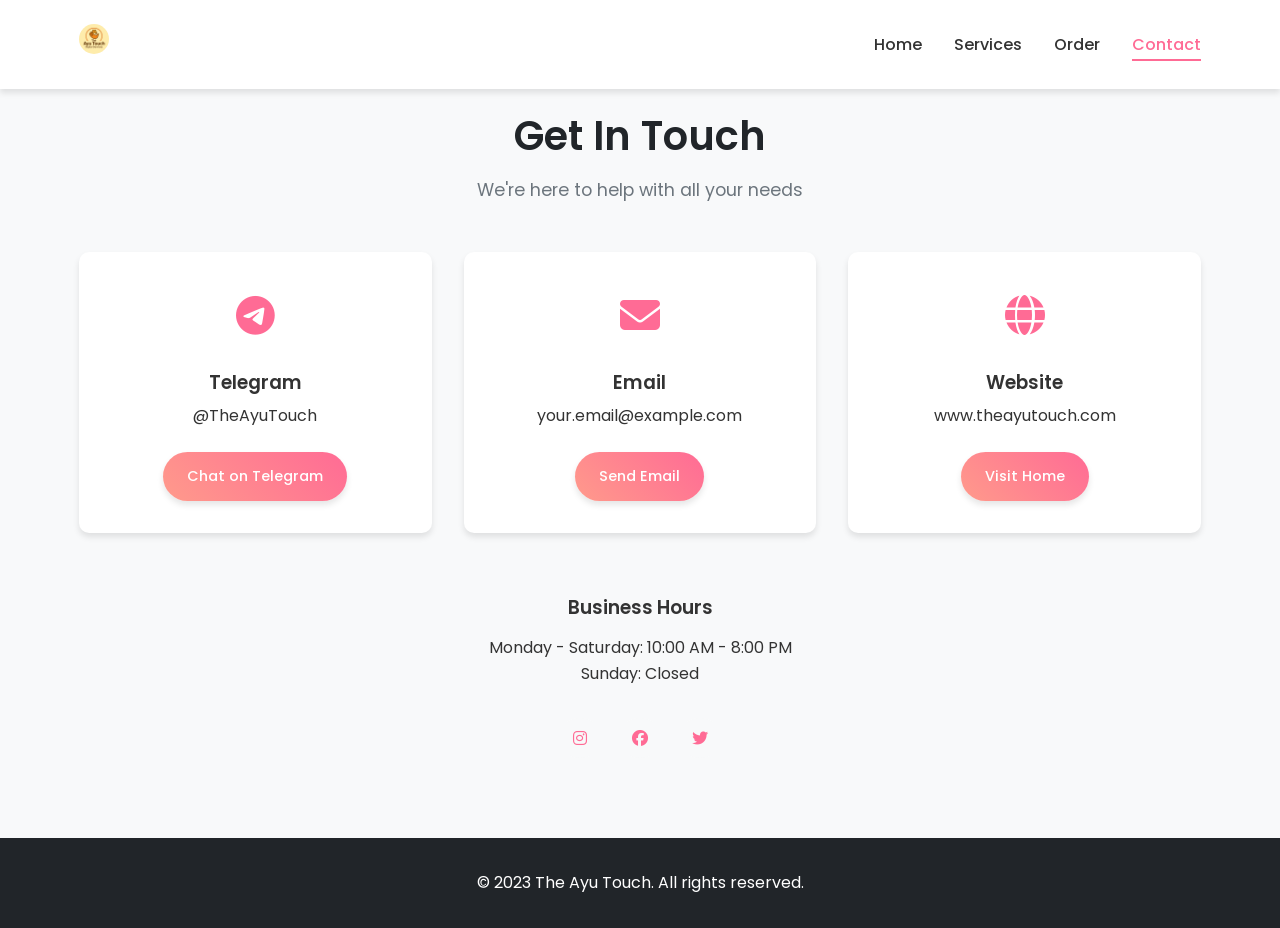
==== contact.html @ 398666e8 "Add files via upload" ====
<!DOCTYPE html>
<html lang="en">
  <head>
    <meta charset="UTF-8" />
    <meta name="viewport" content="width=device-width, initial-scale=1.0" />
    <meta
      name="description"
      content="Contact The Ayu Touch for professional student services"
    />
    <title>The Ayu Touch - Contact Us</title>
    <link rel="icon" href="assets/images/logo.png" type="image/png" />
    <link
      rel="stylesheet"
      href="https://cdnjs.cloudflare.com/ajax/libs/font-awesome/6.4.0/css/all.min.css"
    />
    <link
      href="https://fonts.googleapis.com/css2?family=Poppins:wght@300;400;500;600;700&display=swap"
      rel="stylesheet"
    />
    <link rel="stylesheet" href="css/style.css" />
  </head>
  <body>
    <a href="#main-content" class="skip-link">Skip to main content</a>

    <header class="main-header">
      <div class="container">
        <nav class="main-nav" aria-label="Main navigation">
          <div class="logo">
            <img
              src="assets/images/logo.png"
              alt="The Ayu Touch Logo"
              width="150"
            />
          </div>
          <ul class="nav-links">
            <li><a href="index.html">Home</a></li>
            <li><a href="services.html">Services</a></li>
            <li><a href="order.html">Order</a></li>
            <li>
              <a href="contact.html" class="active" aria-current="page"
                >Contact</a
              >
            </li>
          </ul>
          <button
            class="hamburger"
            aria-label="Toggle navigation"
            aria-expanded="false"
          >
            <i class="fas fa-bars" aria-hidden="true"></i>
          </button>
        </nav>
      </div>
    </header>

    <main id="main-content">
      <section class="contact-section" aria-labelledby="contact-heading">
        <div class="container">
          <header>
            <h1 id="contact-heading" class="section-title fade-in">
              Get In Touch
            </h1>
            <p class="section-subtitle fade-in">
              We're here to help with all your needs
            </p>
          </header>

          <section
            class="contact-methods fade-in"
            aria-labelledby="contact-methods-heading"
          >
            <h2 id="contact-methods-heading" class="visually-hidden">
              Contact Methods
            </h2>

            <article class="contact-card">
              <div class="contact-icon">
                <i class="fab fa-telegram" aria-hidden="true"></i>
              </div>
              <h3>Telegram</h3>
              <p>@TheAyuTouch</p>
              <a
                href="https://t.me/TheAyuTouch"
                class="btn contact-btn"
                target="_blank"
                rel="noopener noreferrer"
                >Chat on Telegram</a
              >
            </article>

            <article class="contact-card">
              <div class="contact-icon">
                <i class="fas fa-envelope" aria-hidden="true"></i>
              </div>
              <h3>Email</h3>
              <p>your.email@example.com</p>
              <a href="mailto:theayutouch64@gmail.com" class="btn contact-btn"
                >Send Email</a
              >
            </article>

            <article class="contact-card">
              <div class="contact-icon">
                <i class="fas fa-globe" aria-hidden="true"></i>
              </div>
              <h3>Website</h3>
              <p>www.theayutouch.com</p>
              <a href="index.html" class="btn contact-btn">Visit Home</a>
            </article>

          </section>

          <aside class="contact-info fade-in" aria-labelledby="business-hours">
            <h3 id="business-hours">Business Hours</h3>
            <p>Monday - Saturday: 10:00 AM - 8:00 PM</p>
            <p>Sunday: Closed</p>

            <div class="social-links">
              <a href="#" aria-label="Instagram"
                ><i class="fab fa-instagram" aria-hidden="true"></i
              ></a>
              <a href="#" aria-label="Facebook"
                ><i class="fab fa-facebook" aria-hidden="true"></i
              ></a>
              <a href="#" aria-label="Twitter"
                ><i class="fab fa-twitter" aria-hidden="true"></i
              ></a>
            </div>
          </aside>
        </div>
      </section>
    </main>

    <footer class="main-footer">
      <div class="container">
        <p>&copy; 2023 The Ayu Touch. All rights reserved.</p>
      </div>
    </footer>

    <script src="js/main.js"></script>
  </body>
</html>
---- css/style.css ----
/* Global Styles */
:root {
    --primary-color: #FF9A8B;
    --secondary-color: #FF6B95;
    --accent-color: #4CC9F0;
    --light-color: #F8F9FA;
    --dark-color: #212529;
    --text-color: #333;
    --text-light: #6C757D;
    --shadow: 0 4px 6px rgba(0, 0, 0, 0.1);
    --rounded: 10px;
    --rounded-full: 50px;
}

* {
    margin: 0;
    padding: 0;
    box-sizing: border-box;
}

body {
    font-family: 'Poppins', sans-serif;
    color: var(--text-color);
    background-color: var(--light-color);
    line-height: 1.6;
}

.container {
    width: 90%;
    max-width: 1200px;
    margin: 0 auto;
    padding: 0 15px;
}

h1, h2, h3, h4, h5, h6 {
    font-weight: 600;
    line-height: 1.2;
}

a {
    text-decoration: none;
    color: inherit;
}

.btn {
    display: inline-block;
    background: linear-gradient(45deg, var(--primary-color), var(--secondary-color));
    color: white;
    padding: 12px 25px;
    border-radius: var(--rounded-full);
    font-weight: 500;
    transition: all 0.3s ease;
    box-shadow: var(--shadow);
    border: none;
    cursor: pointer;
}

.btn:hover {
    transform: translateY(-3px);
    box-shadow: 0 6px 12px rgba(0, 0, 0, 0.15);
}

.section-title {
    font-size: 2.5rem;
    margin-bottom: 1rem;
    text-align: center;
    color: var(--dark-color);
}

.section-subtitle {
    font-size: 1.1rem;
    text-align: center;
    color: var(--text-light);
    margin-bottom: 3rem;
}

/* Accessibility Improvements */
.visually-hidden {
    position: absolute;
    width: 1px;
    height: 1px;
    padding: 0;
    margin: -1px;
    overflow: hidden;
    clip: rect(0, 0, 0, 0);
    white-space: nowrap;
    border: 0;
}

.skip-link {
    position: absolute;
    top: -40px;
    left: 0;
    background: var(--secondary-color);
    color: white;
    padding: 8px;
    z-index: 100;
    transition: top 0.3s;
}

.skip-link:focus {
    top: 0;
}

/* Focus styles for accessibility */
a:focus,
button:focus,
input:focus,
textarea:focus {
    outline: 2px solid var(--accent-color);
    outline-offset: 2px;
}

/* Header Styles */
.main-header {
    background-color: white;
    box-shadow: var(--shadow);
    position: fixed;
    width: 100%;
    top: 0;
    z-index: 1000;
}

.main-nav {
    display: flex;
    justify-content: space-between;
    align-items: center;
    padding: 1.5rem 0;
}

.logo {
    font-size: 1.5rem;
    font-weight: 700;
    color: var(--secondary-color);
}

.logo img {
    max-width: 20%;
    height: auto;
    border-radius: 50%;
}

.nav-links {
    display: flex;
    list-style: none;
}

.nav-links li {
    margin-left: 2rem;
}

.nav-links a {
    font-weight: 500;
    transition: color 0.3s ease;
    position: relative;
}

.nav-links a:hover {
    color: var(--secondary-color);
}

.nav-links a.active {
    color: var(--secondary-color);
}

.nav-links a.active::after {
    content: '';
    position: absolute;
    bottom: -5px;
    left: 0;
    width: 100%;
    height: 2px;
    background-color: var(--secondary-color);
}

.hamburger {
    display: none;
    cursor: pointer;
    font-size: 1.5rem;
    background: none;
    border: none;
    color: var(--dark-color);
}

/* Hero Section */
.hero {
    height: 100vh;
    background: linear-gradient(135deg, rgba(255,154,139,0.1) 0%, rgba(255,107,149,0.1) 100%);
    display: flex;
    align-items: center;
    text-align: center;
    padding-top: 80px;
}

.hero-content h1 {
    font-size: 3.5rem;
    margin-bottom: 1.5rem;
    color: var(--dark-color);
}

.hero-content p {
    font-size: 1.2rem;
    margin-bottom: 2rem;
    color: var(--text-light);
}

/* Features Section */
.features {
    padding: 5rem 0;
    background-color: white;
}

.features-grid {
    display: grid;
    grid-template-columns: repeat(auto-fit, minmax(300px, 1fr));
    gap: 2rem;
    margin-top: 3rem;
}

.feature-card {
    background-color: white;
    padding: 2rem;
    border-radius: var(--rounded);
    box-shadow: var(--shadow);
    text-align: center;
    transition: transform 0.3s ease;
}

.feature-card:hover {
    transform: translateY(-10px);
}

.feature-card i {
    font-size: 2.5rem;
    color: var(--secondary-color);
    margin-bottom: 1.5rem;
}

.feature-card h3 {
    margin-bottom: 1rem;
    font-size: 1.5rem;
}

/* Services Page */
.services-section {
    padding: 7rem 0 5rem;
}

.service-category {
    margin-bottom: 4rem;
}

.service-category h2 {
    font-size: 2rem;
    margin-bottom: 2rem;
    color: var(--dark-color);
    display: flex;
    align-items: center;
}

.service-category h2 i {
    margin-right: 1rem;
    color: var(--secondary-color);
}

.service-grid {
    display: grid;
    grid-template-columns: repeat(auto-fit, minmax(250px, 1fr));
    gap: 1.5rem;
}

.service-card {
    background-color: white;
    padding: 1.5rem;
    border-radius: var(--rounded);
    box-shadow: var(--shadow);
    transition: transform 0.3s ease;
}

.service-card:hover {
    transform: translateY(-5px);
}

.service-card h3 {
    margin-bottom: 0.5rem;
    color: var(--secondary-color);
}

.service-card p {
    color: var(--text-light);
    margin-bottom: 1rem;
    font-size: 0.9rem;
}

.price {
    display: inline-block;
    background-color: rgba(76, 201, 240, 0.1);
    color: var(--accent-color);
    padding: 0.3rem 0.8rem;
    border-radius: var(--rounded-full);
    font-weight: 600;
    font-size: 0.9rem;
}

.cta-section {
    text-align: center;
    margin-top: 3rem;
}

/* Order Page */
.order-section {
    padding: 7rem 0 5rem;
}

.order-steps {
    max-width: 800px;
    margin: 0 auto 3rem;
}

.step {
    display: flex;
    margin-bottom: 2rem;
    align-items: flex-start;
}

.step-number {
    background-color: var(--secondary-color);
    color: white;
    width: 40px;
    height: 40px;
    border-radius: 50%;
    display: flex;
    justify-content: center;
    align-items: center;
    font-weight: 700;
    margin-right: 1.5rem;
    flex-shrink: 0;
}

.step-content h3 {
    margin-bottom: 0.5rem;
    color: var(--dark-color);
}

.order-form-link {
    text-align: center;
    margin-bottom: 3rem;
}

.safety-notice {
    background-color: #FFF3F0;
    border-left: 4px solid var(--secondary-color);
    padding: 1.5rem;
    border-radius: 0 var(--rounded) var(--rounded) 0;
    display: flex;
    max-width: 800px;
    margin: 0 auto;
}

.notice-icon {
    font-size: 2rem;
    color: var(--secondary-color);
    margin-right: 1.5rem;
}

.notice-content h3 {
    margin-bottom: 0.5rem;
    color: var(--dark-color);
}

/* Contact Page */
.contact-section {
    padding: 7rem 0 5rem;
}

.contact-methods {
    display: grid;
    grid-template-columns: repeat(auto-fit, minmax(300px, 1fr));
    gap: 2rem;
    margin-bottom: 4rem;
}

.contact-card {
    background-color: white;
    padding: 2rem;
    border-radius: var(--rounded);
    box-shadow: var(--shadow);
    text-align: center;
    transition: transform 0.3s ease;
}

.contact-card:hover {
    transform: translateY(-5px);
}

.contact-icon {
    font-size: 2.5rem;
    color: var(--secondary-color);
    margin-bottom: 1.5rem;
}

.contact-card h3 {
    margin-bottom: 0.5rem;
}

.contact-btn {
    margin-top: 1.5rem;
    padding: 0.8rem 1.5rem;
    font-size: 0.9rem;
}

.contact-info {
    text-align: center;
    max-width: 600px;
    margin: 0 auto;
}

.contact-info h3 {
    margin-bottom: 1rem;
}

.social-links {
    margin-top: 2rem;
}

.social-links a {
    display: inline-block;
    width: 40px;
    height: 40px;
    background-color: var(--light-color);
    color: var(--secondary-color);
    border-radius: 50%;
    display: inline-flex;
    justify-content: center;
    align-items: center;
    margin: 0 0.5rem;
    transition: all 0.3s ease;
}

.social-links a:hover {
    background-color: var(--secondary-color);
    color: white;
}

/* Footer */
.main-footer {
    background-color: var(--dark-color);
    color: white;
    padding: 2rem 0;
    text-align: center;
}

/* Animations */
.fade-in {
    opacity: 0;
    transform: translateY(20px);
    transition: opacity 0.6s ease, transform 0.6s ease;
}

.fade-in.active {
    opacity: 1;
    transform: translateY(0);
}

/* Print styles */
@media print {
    .main-nav,
    .hamburger,
    .social-links,
    .btn {
        display: none !important;
    }

    body {
        font-size: 12pt;
        line-height: 1.3;
    }

    .container {
        width: 100%;
        padding: 0;
    }

    a::after {
        content: " (" attr(href) ")";
        font-size: 0.8em;
        font-weight: normal;
    }
}

/* Responsive Styles */
@media (max-width: 768px) {
    .nav-links {
        position: fixed;
        top: 80px;
        left: -100%;
        width: 100%;
        height: calc(100vh - 80px);
        background-color: white;
        flex-direction: column;
        align-items: center;
        justify-content: center;
        transition: left 0.3s ease;
    }

    .nav-links.active {
        left: 0;
    }

    .nav-links li {
        margin: 1rem 0;
    }

    .hamburger {
        display: block;
    }

    .hero-content h1 {
        font-size: 2.5rem;
    }

    .section-title {
        font-size: 2rem;
    }
}

@media (max-width: 480px) {
    .hero-content h1 {
        font-size: 2rem;
    }

    .hero-content p {
        font-size: 1rem;
    }

    .btn {
        padding: 10px 20px;
    }
}
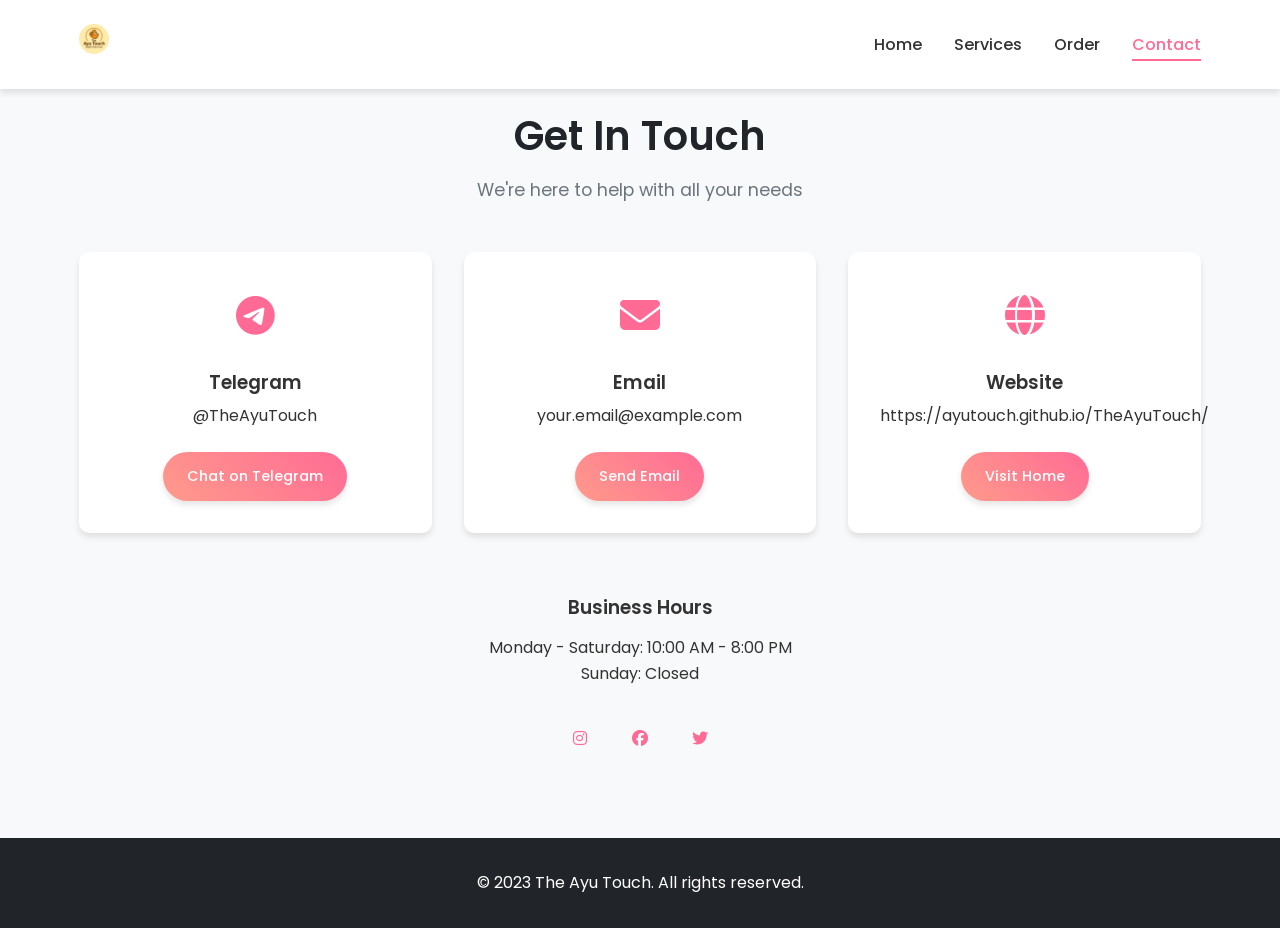
==== commit 5667f19d: "Update contact.html" ====
--- a/contact.html
+++ b/contact.html
@@ -104,7 +104,7 @@
                 <i class="fas fa-globe" aria-hidden="true"></i>
               </div>
               <h3>Website</h3>
-              <p>www.theayutouch.com</p>
+              <p>https://ayutouch.github.io/TheAyuTouch/</p>
               <a href="index.html" class="btn contact-btn">Visit Home</a>
             </article>
 
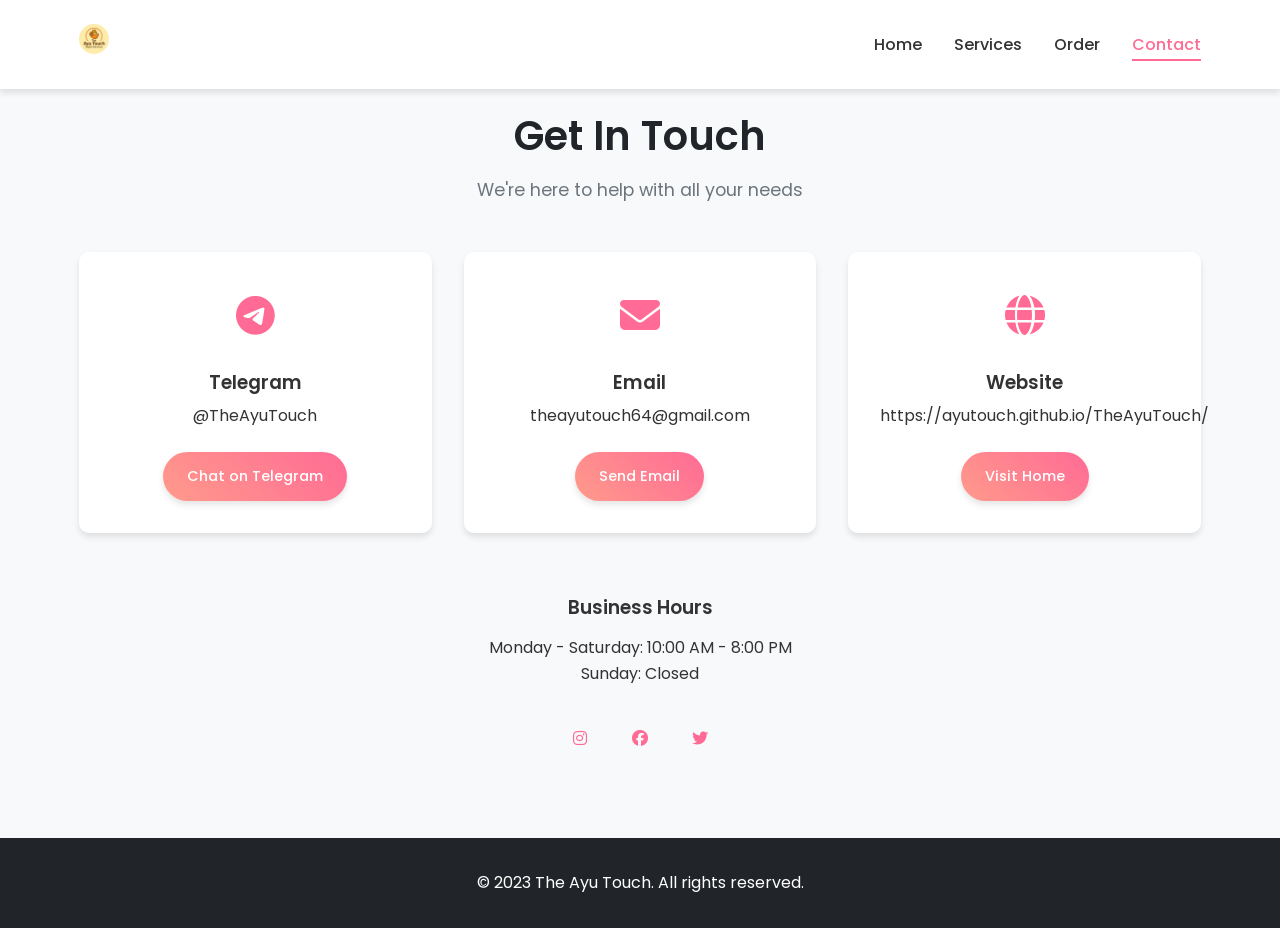
==== commit 4d4c4d9d: "Update contact.html" ====
--- a/contact.html
+++ b/contact.html
@@ -93,7 +93,7 @@
                 <i class="fas fa-envelope" aria-hidden="true"></i>
               </div>
               <h3>Email</h3>
-              <p>your.email@example.com</p>
+              <p>theayutouch64@gmail.com</p>
               <a href="mailto:theayutouch64@gmail.com" class="btn contact-btn"
                 >Send Email</a
               >
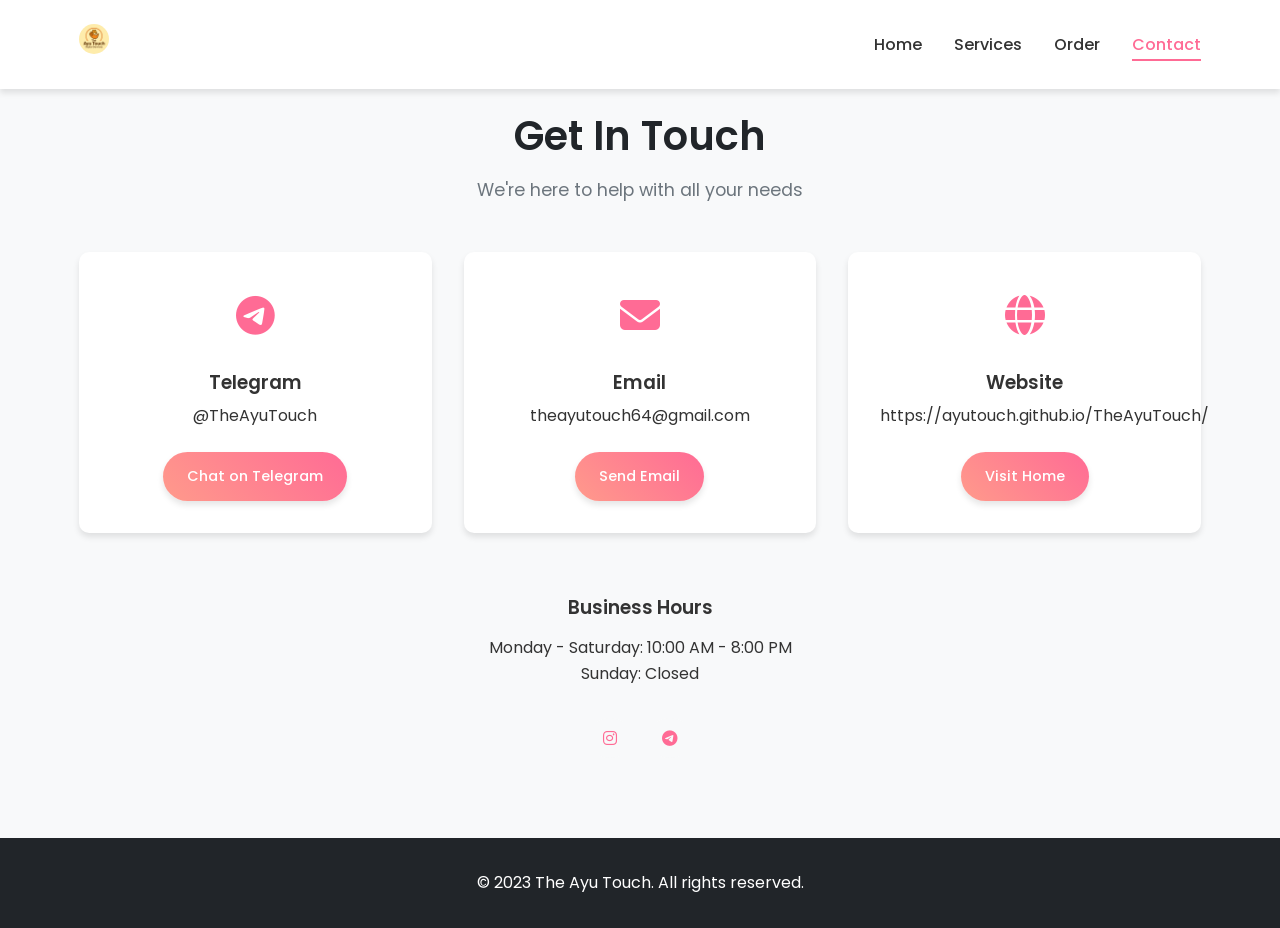
==== commit 6531c25f: "Update contact.html" ====
--- a/contact.html
+++ b/contact.html
@@ -116,14 +116,11 @@
             <p>Sunday: Closed</p>
 
             <div class="social-links">
-              <a href="#" aria-label="Instagram"
+              <a href="https://instagram.com/theayutouch" aria-label="Instagram"
                 ><i class="fab fa-instagram" aria-hidden="true"></i
               ></a>
-              <a href="#" aria-label="Facebook"
-                ><i class="fab fa-facebook" aria-hidden="true"></i
-              ></a>
-              <a href="#" aria-label="Twitter"
-                ><i class="fab fa-twitter" aria-hidden="true"></i
+              <a href="https://t.me/TheAyuTouch" aria-label="Telegram"
+                ><i class="fab fa-telegram-plane" aria-hidden="true"></i
               ></a>
             </div>
           </aside>
--- a/css/style.css
+++ b/css/style.css
@@ -295,7 +295,7 @@
 .price {
     display: inline-block;
     background-color: rgba(76, 201, 240, 0.1);
-    color: var(--accent-color);
+    color: #194452;
     padding: 0.3rem 0.8rem;
     border-radius: var(--rounded-full);
     font-weight: 600;
@@ -536,4 +536,4 @@
     .btn {
         padding: 10px 20px;
     }
-}+}
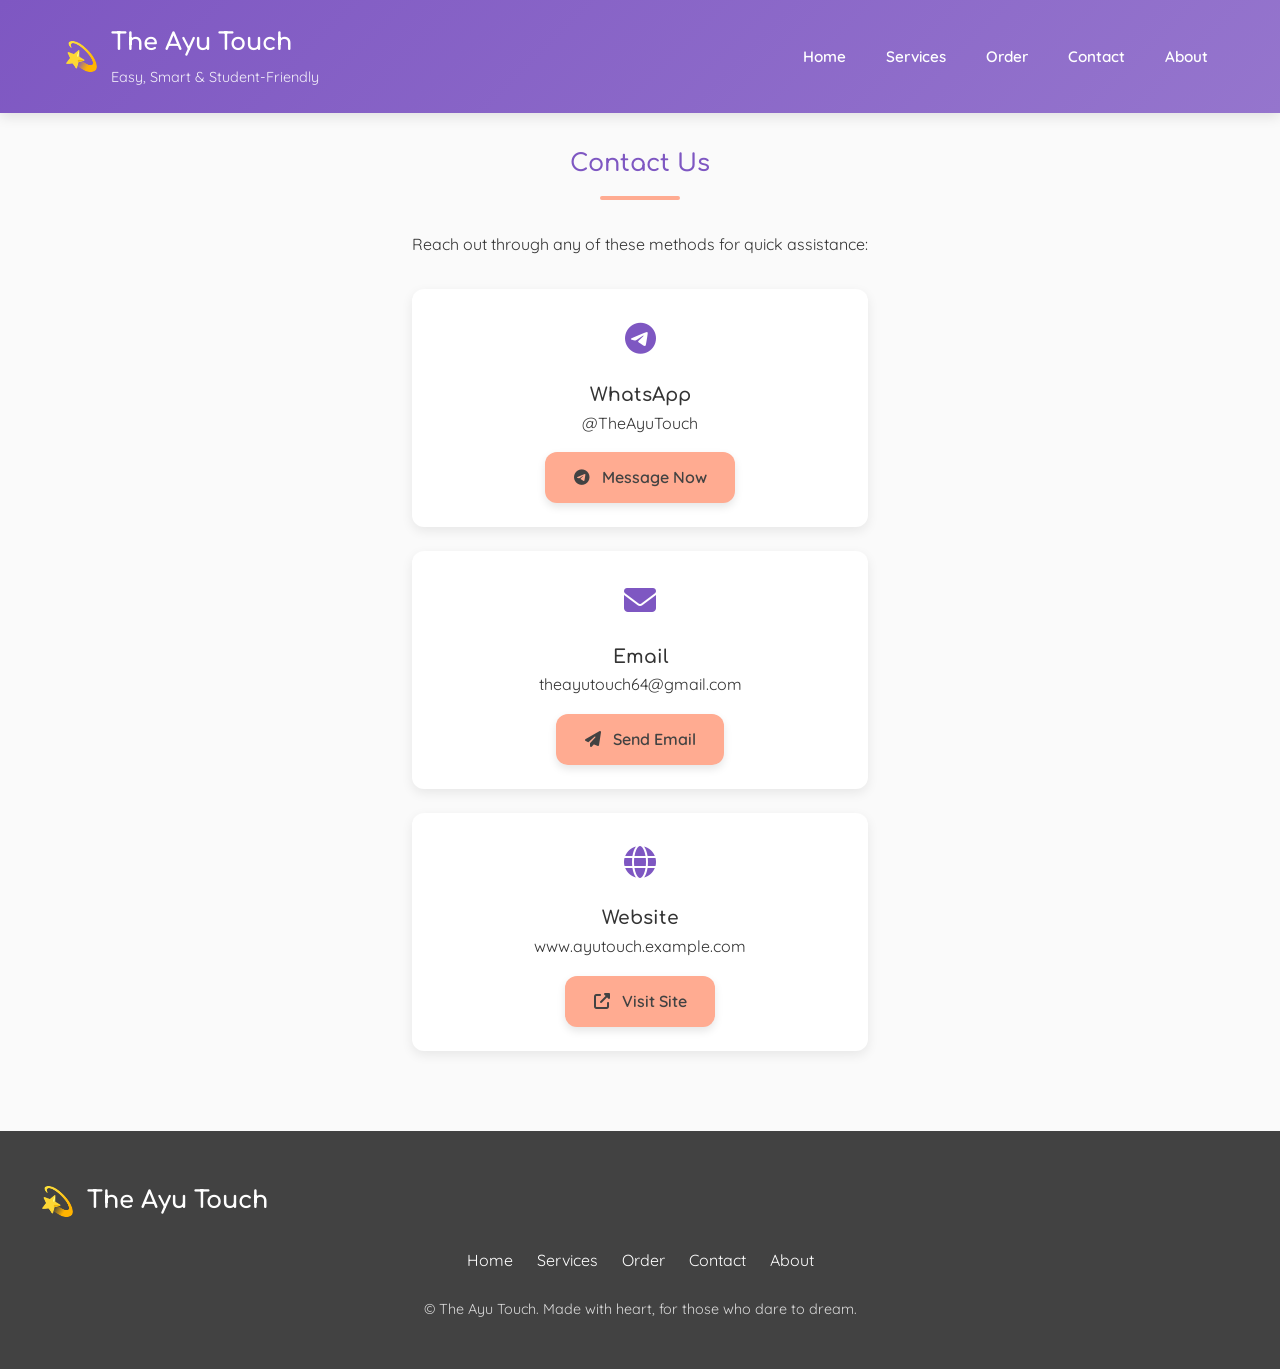
==== commit 6a99dbba: "Add files via upload" ====
--- a/contact.html
+++ b/contact.html
@@ -1,139 +1,115 @@
-<!DOCTYPE html>
-<html lang="en">
-  <head>
-    <meta charset="UTF-8" />
-    <meta name="viewport" content="width=device-width, initial-scale=1.0" />
-    <meta
-      name="description"
-      content="Contact The Ayu Touch for professional student services"
-    />
-    <title>The Ayu Touch - Contact Us</title>
-    <link rel="icon" href="assets/images/logo.png" type="image/png" />
-    <link
-      rel="stylesheet"
-      href="https://cdnjs.cloudflare.com/ajax/libs/font-awesome/6.4.0/css/all.min.css"
-    />
-    <link
-      href="https://fonts.googleapis.com/css2?family=Poppins:wght@300;400;500;600;700&display=swap"
-      rel="stylesheet"
-    />
-    <link rel="stylesheet" href="css/style.css" />
-  </head>
-  <body>
-    <a href="#main-content" class="skip-link">Skip to main content</a>
-
-    <header class="main-header">
-      <div class="container">
-        <nav class="main-nav" aria-label="Main navigation">
-          <div class="logo">
-            <img
-              src="assets/images/logo.png"
-              alt="The Ayu Touch Logo"
-              width="150"
-            />
-          </div>
-          <ul class="nav-links">
-            <li><a href="index.html">Home</a></li>
-            <li><a href="services.html">Services</a></li>
-            <li><a href="order.html">Order</a></li>
-            <li>
-              <a href="contact.html" class="active" aria-current="page"
-                >Contact</a
-              >
-            </li>
-          </ul>
-          <button
-            class="hamburger"
-            aria-label="Toggle navigation"
-            aria-expanded="false"
-          >
-            <i class="fas fa-bars" aria-hidden="true"></i>
-          </button>
-        </nav>
-      </div>
-    </header>
-
-    <main id="main-content">
-      <section class="contact-section" aria-labelledby="contact-heading">
-        <div class="container">
-          <header>
-            <h1 id="contact-heading" class="section-title fade-in">
-              Get In Touch
-            </h1>
-            <p class="section-subtitle fade-in">
-              We're here to help with all your needs
-            </p>
-          </header>
-
-          <section
-            class="contact-methods fade-in"
-            aria-labelledby="contact-methods-heading"
-          >
-            <h2 id="contact-methods-heading" class="visually-hidden">
-              Contact Methods
-            </h2>
-
-            <article class="contact-card">
-              <div class="contact-icon">
-                <i class="fab fa-telegram" aria-hidden="true"></i>
-              </div>
-              <h3>Telegram</h3>
-              <p>@TheAyuTouch</p>
-              <a
-                href="https://t.me/TheAyuTouch"
-                class="btn contact-btn"
-                target="_blank"
-                rel="noopener noreferrer"
-                >Chat on Telegram</a
-              >
-            </article>
-
-            <article class="contact-card">
-              <div class="contact-icon">
-                <i class="fas fa-envelope" aria-hidden="true"></i>
-              </div>
-              <h3>Email</h3>
-              <p>theayutouch64@gmail.com</p>
-              <a href="mailto:theayutouch64@gmail.com" class="btn contact-btn"
-                >Send Email</a
-              >
-            </article>
-
-            <article class="contact-card">
-              <div class="contact-icon">
-                <i class="fas fa-globe" aria-hidden="true"></i>
-              </div>
-              <h3>Website</h3>
-              <p>https://ayutouch.github.io/TheAyuTouch/</p>
-              <a href="index.html" class="btn contact-btn">Visit Home</a>
-            </article>
-
-          </section>
-
-          <aside class="contact-info fade-in" aria-labelledby="business-hours">
-            <h3 id="business-hours">Business Hours</h3>
-            <p>Monday - Saturday: 10:00 AM - 8:00 PM</p>
-            <p>Sunday: Closed</p>
-
-            <div class="social-links">
-              <a href="https://instagram.com/theayutouch" aria-label="Instagram"
-                ><i class="fab fa-instagram" aria-hidden="true"></i
-              ></a>
-              <a href="https://t.me/TheAyuTouch" aria-label="Telegram"
-                ><i class="fab fa-telegram-plane" aria-hidden="true"></i
-              ></a>
-            </div>
-          </aside>
-        </div>
-      </section>
-    </main>
-
-    <footer class="main-footer">
-      <div class="container">
-        <p>&copy; 2023 The Ayu Touch. All rights reserved.</p>
-      </div>
-    </footer>
-
-    <script src="js/main.js"></script>
-  </body>
-</html>
+<!DOCTYPE html>
+<html lang="en">
+<head>
+    <meta charset="UTF-8">
+    <meta name="viewport" content="width=device-width, initial-scale=1.0">
+    <title>Contact Us | The Ayu Touch</title>
+    <meta name="description" content="Get in touch with The Ayu Touch for affordable digital services. Contact us via WhatsApp, email, or website.">
+    <link rel="stylesheet" href="https://cdnjs.cloudflare.com/ajax/libs/font-awesome/6.4.0/css/all.min.css">
+    <link href="https://fonts.googleapis.com/css2?family=Quicksand:wght@400;500;600;700&family=Comfortaa:wght@400;500;600&display=swap" rel="stylesheet">
+    <link rel="stylesheet" href="css/styles.css">
+</head>
+<body>
+    <header>
+        <div class="header-container">
+            <div class="logo">
+                <span class="logo-icon">💫</span>
+                <div>
+                    <div class="logo-text">The Ayu Touch</div>
+                    <div class="tagline">Easy, Smart & Student-Friendly</div>
+                </div>
+            </div>
+            <button class="mobile-menu-btn">
+                <i class="fas fa-bars"></i>
+            </button>
+            <nav>
+                <ul>
+                    <li><a href="index.html">Home</a></li>
+                    <li><a href="services.html">Services</a></li>
+                    <li><a href="order.html">Order</a></li>
+                    <li><a href="contact.html">Contact</a></li>
+                    <li><a href="about.html">About</a></li>
+                </ul>
+            </nav>
+        </div>
+    </header>
+
+    <main>
+        <section>
+            <h1 class="section-title">Contact Us</h1>
+            <p class="text-center">Reach out through any of these methods for quick assistance:</p>
+            
+            <div class="contact-methods">
+                <div class="contact-card">
+                    <div class="contact-icon"><i class="fab fa-telegram"></i></div>
+                    <h3>WhatsApp</h3>
+                    <p>@TheAyuTouch</p>
+                    <a href="https://t.me/TheAyuTouch" class="btn mt-2" target="_blank">
+                        <i class="fab fa-telegram"></i> Message Now
+                    </a>
+                </div>
+                
+                <div class="contact-card">
+                    <div class="contact-icon"><i class="fas fa-envelope"></i></div>
+                    <h3>Email</h3>
+                    <p>theayutouch64@gmail.com</p>
+                    <a href="mailto:theayutouch64@gmail.com" class="btn mt-2">
+                        <i class="fas fa-paper-plane"></i> Send Email
+                    </a>
+                </div>
+                
+                <div class="contact-card">
+                    <div class="contact-icon"><i class="fas fa-globe"></i></div>
+                    <h3>Website</h3>
+                    <p>www.ayutouch.example.com</p>
+                    <a href="#" class="btn mt-2">
+                        <i class="fas fa-external-link-alt"></i> Visit Site
+                    </a>
+                </div>
+            </div>
+        </section>
+    </main>
+
+    <footer>
+        <div class="footer-content">
+            <div class="logo">
+                <span class="logo-icon">💫</span>
+                <div class="logo-text">The Ayu Touch</div>
+            </div>
+            <div class="footer-links">
+                <a href="index.html">Home</a>
+                <a href="services.html">Services</a>
+                <a href="order.html">Order</a>
+                <a href="contact.html">Contact</a>
+                <a href="about.html">About</a>
+            </div>
+            <div class="copyright">
+    &copy; The Ayu Touch. Made with heart, for those who dare to dream.
+</div>
+
+        </div>
+    </footer>
+    <div class="scroll-indicator"></div>
+
+    <script>
+        // Mobile menu toggle
+        const menuBtn = document.querySelector('.mobile-menu-btn');
+        const nav = document.querySelector('nav');
+        
+        menuBtn.addEventListener('click', () => {
+            nav.classList.toggle('active');
+        });
+        // Scroll percentage indicator
+  const scrollIndicator = document.querySelector('.scroll-indicator');
+  
+  window.addEventListener('scroll', () => {
+    const scrollableHeight = document.documentElement.scrollHeight - window.innerHeight;
+    const scrolledPercentage = (window.scrollY / scrollableHeight) * 100;
+    scrollIndicator.style.width = `${scrolledPercentage}%`;
+  });
+
+  
+    </script>
+    <div class="scroll-indicator"></div>
+</body>
+</html>
--- a/css/styles.css
+++ b/css/styles.css
@@ -0,0 +1,458 @@
+/* CSS Variables */
+:root {
+  --primary: #7E57C2;
+  --secondary: #9575CD;
+  --accent: #FFAB91;
+  --light: #F5F5F5;
+  --dark: #424242;
+  --text: #333;
+  --success: #66BB6A;
+  --warning: #FFA726;
+  --radius: 12px;
+}
+::-webkit-scrollbar{
+  display: none;
+}
+/* Base Styles */
+* {
+  margin: 0;
+  padding: 0;
+  box-sizing: border-box;
+}
+
+body {
+  font-family: 'Quicksand', sans-serif;
+  line-height: 1.6;
+  color: var(--text);
+  background-color: #FAFAFA;
+  overflow-x: hidden;
+  display: flex;
+  flex-direction: column;
+  min-height: 100vh;
+}
+
+h1, h2, h3, h4 {
+  font-family: 'Comfortaa', cursive;
+  font-weight: 600;
+}
+
+a {
+  text-decoration: none;
+  color: inherit;
+}
+
+/* Header Styles */
+header {
+  background: linear-gradient(135deg, var(--primary), var(--secondary));
+  color: white;
+  padding: 1.5rem 0;
+  box-shadow: 0 4px 12px rgba(0,0,0,0.1);
+  position: sticky;
+  top: 0;
+  z-index: 100;
+}
+
+.header-container {
+  max-width: 1200px;
+  margin: 0 auto;
+  padding: 0 1.5rem;
+  display: flex;
+  justify-content: space-between;
+  align-items: center;
+}
+
+.logo {
+  display: flex;
+  align-items: center;
+  gap: 0.75rem;
+}
+
+.logo-icon {
+  font-size: 1.75rem;
+}
+
+.logo-text {
+  font-size: 1.5rem;
+  font-weight: 700;
+  font-family: 'Comfortaa', cursive;
+}
+
+.tagline {
+  font-size: 0.9rem;
+  opacity: 0.9;
+  margin-top: 0.25rem;
+}
+
+/* Navigation */
+nav ul {
+  display: flex;
+  list-style: none;
+  gap: 1.5rem;
+}
+
+nav a {
+  font-weight: 600;
+  font-size: 0.95rem;
+  transition: all 0.3s ease;
+  padding: 0.5rem;
+  border-radius: var(--radius);
+}
+
+nav a:hover {
+  background-color: rgba(255,255,255,0.15);
+}
+
+.mobile-menu-btn {
+  display: none;
+  background: none;
+  border: none;
+  color: white;
+  font-size: 1.5rem;
+  cursor: pointer;
+}
+
+/* Hero Section */
+.hero {
+  background: linear-gradient(rgba(126, 87, 194, 0.9), rgba(149, 117, 205, 0.9)), 
+              url('assets/hero-bg.jpg');
+  background-size: cover;
+  background-position: center;
+  color: white;
+  padding: 5rem 1.5rem;
+  text-align: center;
+  animation: fadeIn 1s ease-in-out;
+}
+
+.hero-content {
+  max-width: 800px;
+  margin: 0 auto;
+}
+
+.hero h1 {
+  font-size: 2.5rem;
+  margin-bottom: 1rem;
+  line-height: 1.2;
+}
+
+.hero p {
+  font-size: 1.2rem;
+  margin-bottom: 2rem;
+  opacity: 0.95;
+}
+
+/* Button Styles */
+.btn {
+  display: inline-block;
+  padding: 0.8rem 1.8rem;
+  background-color: var(--accent);
+  color: var(--dark);
+  border-radius: var(--radius);
+  font-weight: 600;
+  transition: all 0.3s ease;
+  box-shadow: 0 4px 8px rgba(0,0,0,0.1);
+  border: none;
+  cursor: pointer;
+}
+
+.btn:hover {
+  transform: translateY(-3px);
+  box-shadow: 0 6px 12px rgba(0,0,0,0.15);
+  background-color: #FF8A65;
+}
+
+.btn i {
+  margin-right: 0.5rem;
+}
+
+/* Main Content */
+main {
+  max-width: 1200px;
+  margin: 2rem auto;
+  padding: 0 1.5rem;
+  flex: 1;
+}
+
+section {
+  margin-bottom: 3rem;
+  animation: fadeInUp 0.8s ease-out;
+}
+
+.section-title {
+  text-align: center;
+  margin-bottom: 2rem;
+  position: relative;
+  color: var(--primary);
+}
+
+.section-title:after {
+  content: '';
+  display: block;
+  width: 80px;
+  height: 4px;
+  background-color: var(--accent);
+  margin: 0.75rem auto 0;
+  border-radius: 2px;
+}
+
+/* Services Section */
+.service-category {
+  margin-bottom: 3rem;
+}
+
+.category-title {
+  display: flex;
+  align-items: center;
+  gap: 0.75rem;
+  margin-bottom: 1.5rem;
+  color: var(--primary);
+  font-size: 1.4rem;
+}
+
+.service-grid {
+  display: grid;
+  grid-template-columns: repeat(auto-fill, minmax(300px, 1fr));
+  gap: 1.5rem;
+}
+
+.service-card {
+  background: white;
+  border-radius: var(--radius);
+  padding: 1.5rem;
+  box-shadow: 0 4px 12px rgba(0,0,0,0.08);
+  transition: all 0.3s ease;
+  border: 1px solid rgba(0,0,0,0.05);
+}
+
+.service-card:hover {
+  transform: translateY(-5px);
+  box-shadow: 0 8px 16px rgba(0,0,0,0.12);
+}
+
+.service-icon {
+  font-size: 1.5rem;
+  margin-bottom: 1rem;
+  color: var(--primary);
+}
+
+.service-name {
+  font-weight: 600;
+  margin-bottom: 0.75rem;
+  color: var(--dark);
+}
+
+.service-desc {
+  font-size: 0.9rem;
+  color: #666;
+  margin-bottom: 1rem;
+  line-height: 1.5;
+}
+
+.price-tag {
+  display: inline-block;
+  background-color: #E3F2FD;
+  color: #1976D2;
+  padding: 0.3rem 0.8rem;
+  border-radius: 20px;
+  font-weight: 600;
+  font-size: 0.85rem;
+}
+
+.student-badge {
+  display: inline-block;
+  background-color: var(--success);
+  color: white;
+  padding: 0.2rem 0.6rem;
+  border-radius: 4px;
+  font-size: 0.7rem;
+  font-weight: 600;
+  margin-left: 0.5rem;
+  vertical-align: middle;
+}
+
+/* Order Page Styles */
+.order-container {
+  max-width: 800px;
+  margin: 0 auto;
+  background: white;
+  padding: 2rem;
+  border-radius: var(--radius);
+  box-shadow: 0 4px 12px rgba(0,0,0,0.08);
+}
+
+.order-warning {
+  background-color: #FFF3E0;
+  border-left: 4px solid var(--warning);
+  padding: 1rem;
+  margin: 1.5rem 0;
+  border-radius: 0 var(--radius) var(--radius) 0;
+}
+
+.order-warning-icon {
+  color: var(--warning);
+  margin-right: 0.5rem;
+}
+
+/* Contact Page Styles */
+.contact-methods {
+  display: grid;
+  grid-template-columns: repeat(auto-fit, minmax(250px, 1fr));
+  gap: 1.5rem;
+  margin-top: 2rem;
+}
+
+.contact-card {
+  background: white;
+  padding: 1.5rem;
+  border-radius: var(--radius);
+  box-shadow: 0 4px 12px rgba(0,0,0,0.08);
+  text-align: center;
+  transition: all 0.3s ease;
+}
+
+.contact-card:hover {
+  transform: translateY(-5px);
+  box-shadow: 0 8px 16px rgba(0,0,0,0.12);
+}
+
+.contact-icon {
+  font-size: 2rem;
+  color: var(--primary);
+  margin-bottom: 1rem;
+}
+
+/* About Page Styles */
+.about-content {
+  background: white;
+  padding: 2rem;
+  border-radius: var(--radius);
+  box-shadow: 0 4px 12px rgba(0,0,0,0.08);
+}
+
+.about-section {
+  margin-bottom: 2rem;
+}
+
+.about-section ul {
+  padding-left: 1.5rem;
+}
+
+.about-section li {
+  margin-bottom: 0.5rem;
+}
+
+/* Footer Styles */
+footer {
+  background-color: var(--dark);
+  color: white;
+  padding: 3rem 1.5rem;
+  text-align: center;
+  margin-top: auto;
+}
+
+.footer-content {
+  max-width: 1200px;
+  margin: 0 auto;
+}
+
+.footer-links {
+  display: flex;
+  justify-content: center;
+  gap: 1.5rem;
+  margin: 1.5rem 0;
+  flex-wrap: wrap;
+}
+
+.footer-links a {
+  transition: color 0.3s ease;
+}
+
+.footer-links a:hover {
+  color: var(--accent);
+}
+
+.copyright {
+  opacity: 0.8;
+  font-size: 0.9rem;
+  margin-top: 1.5rem;
+}
+
+/* Animations */
+@keyframes fadeIn {
+  from { opacity: 0; }
+  to { opacity: 1; }
+}
+
+@keyframes fadeInUp {
+  from { 
+    opacity: 0;
+    transform: translateY(20px);
+  }
+  to { 
+    opacity: 1;
+    transform: translateY(0);
+  }
+}
+
+/* Responsive Styles */
+@media (max-width: 768px) {
+  .header-container {
+    flex-direction: column;
+    text-align: center;
+    gap: 1rem;
+  }
+
+  nav ul {
+    flex-direction: column;
+    gap: 0.5rem;
+  }
+
+  .hero h1 {
+    font-size: 2rem;
+  }
+
+  .hero p {
+    font-size: 1rem;
+  }
+
+  .service-grid {
+    grid-template-columns: 1fr;
+  }
+  
+  .mobile-menu-btn {
+    display: block;
+  }
+  
+  nav {
+    display: none;
+  }
+  
+  nav.active {
+    display: block;
+  }
+}
+
+/* Utility Classes */
+.text-center {
+  text-align: center;
+}
+
+.mt-1 { margin-top: 0.5rem; }
+.mt-2 { margin-top: 1rem; }
+.mt-3 { margin-top: 1.5rem; }
+.mb-1 { margin-bottom: 0.5rem; }
+.mb-2 { margin-bottom: 1rem; }
+.mb-3 { margin-bottom: 1.5rem; }
+
+
+/* Scroll Indicator */
+.scroll-indicator {
+  position: fixed;
+  top: 0;
+  left: 0;
+  height: 4px;
+  background-color: #e5ff00;
+  box-shadow: 5px 5px 10px #d33a0c;
+  z-index: 1000;
+  transition: width 0.1s ease;
+}
+
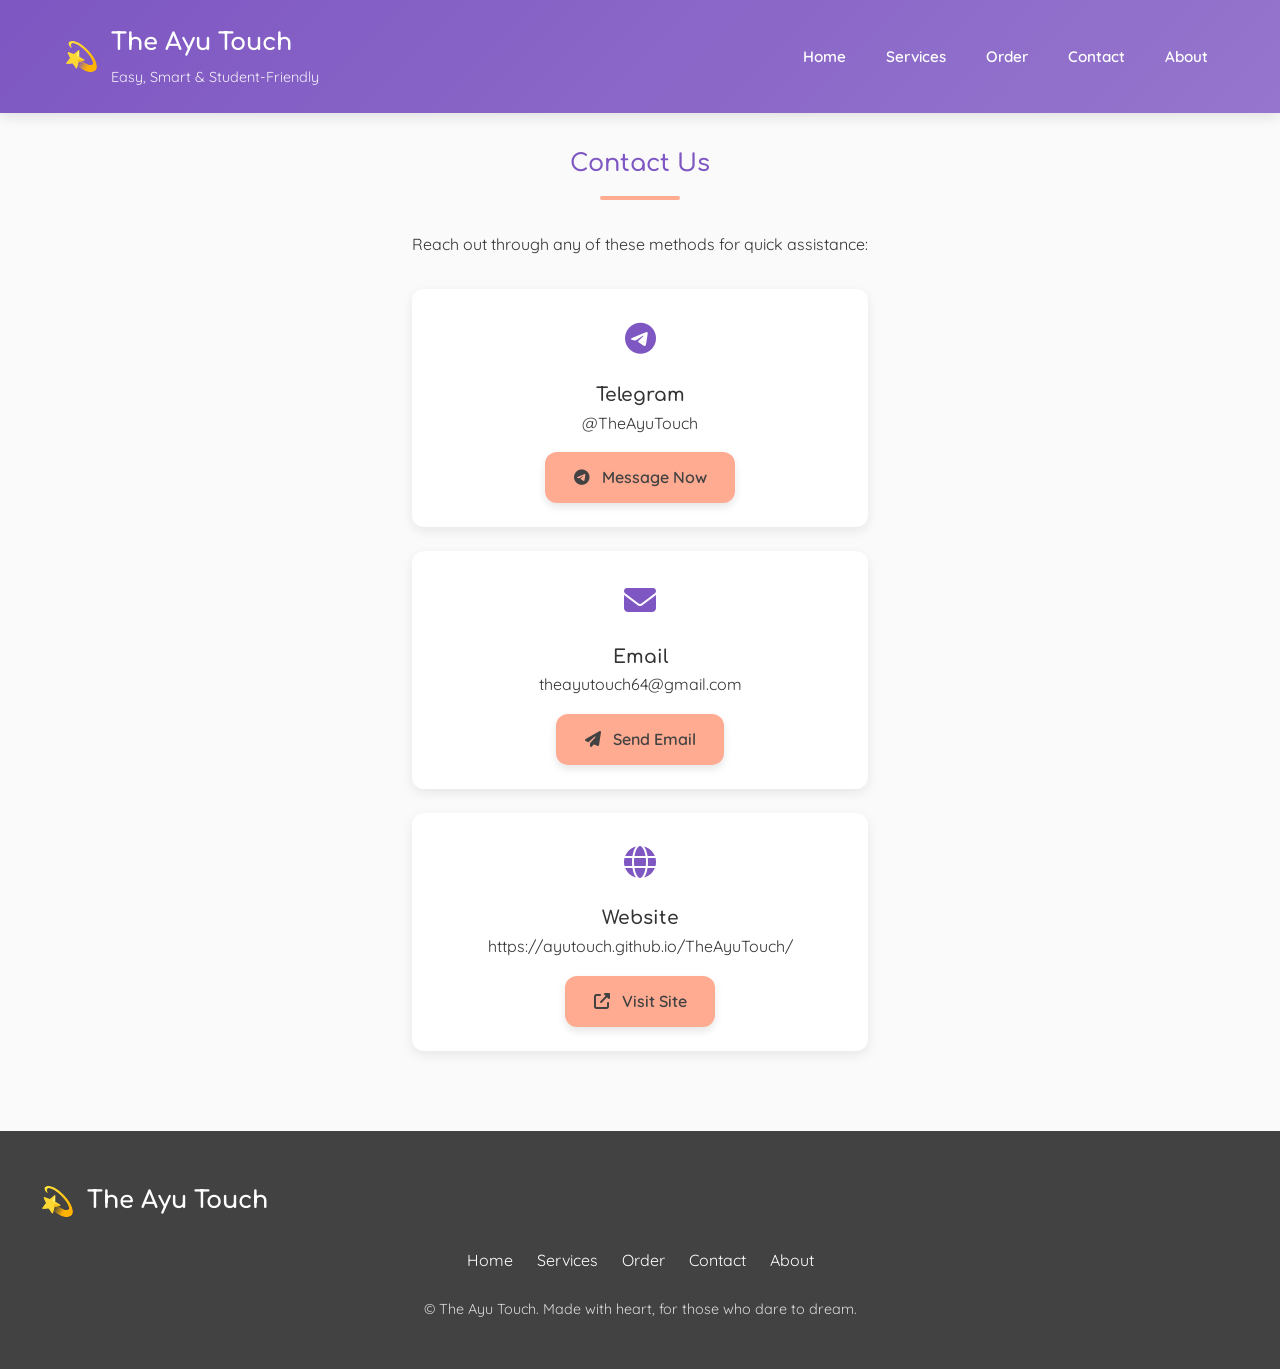
==== commit aca6f57c: "Update contact.html" ====
--- a/contact.html
+++ b/contact.html
@@ -42,7 +42,7 @@
             <div class="contact-methods">
                 <div class="contact-card">
                     <div class="contact-icon"><i class="fab fa-telegram"></i></div>
-                    <h3>WhatsApp</h3>
+                    <h3>Telegram</h3>
                     <p>@TheAyuTouch</p>
                     <a href="https://t.me/TheAyuTouch" class="btn mt-2" target="_blank">
                         <i class="fab fa-telegram"></i> Message Now
@@ -61,7 +61,7 @@
                 <div class="contact-card">
                     <div class="contact-icon"><i class="fas fa-globe"></i></div>
                     <h3>Website</h3>
-                    <p>www.ayutouch.example.com</p>
+                    <p>https://ayutouch.github.io/TheAyuTouch/</p>
                     <a href="#" class="btn mt-2">
                         <i class="fas fa-external-link-alt"></i> Visit Site
                     </a>
@@ -112,4 +112,4 @@
     </script>
     <div class="scroll-indicator"></div>
 </body>
-</html>+</html>
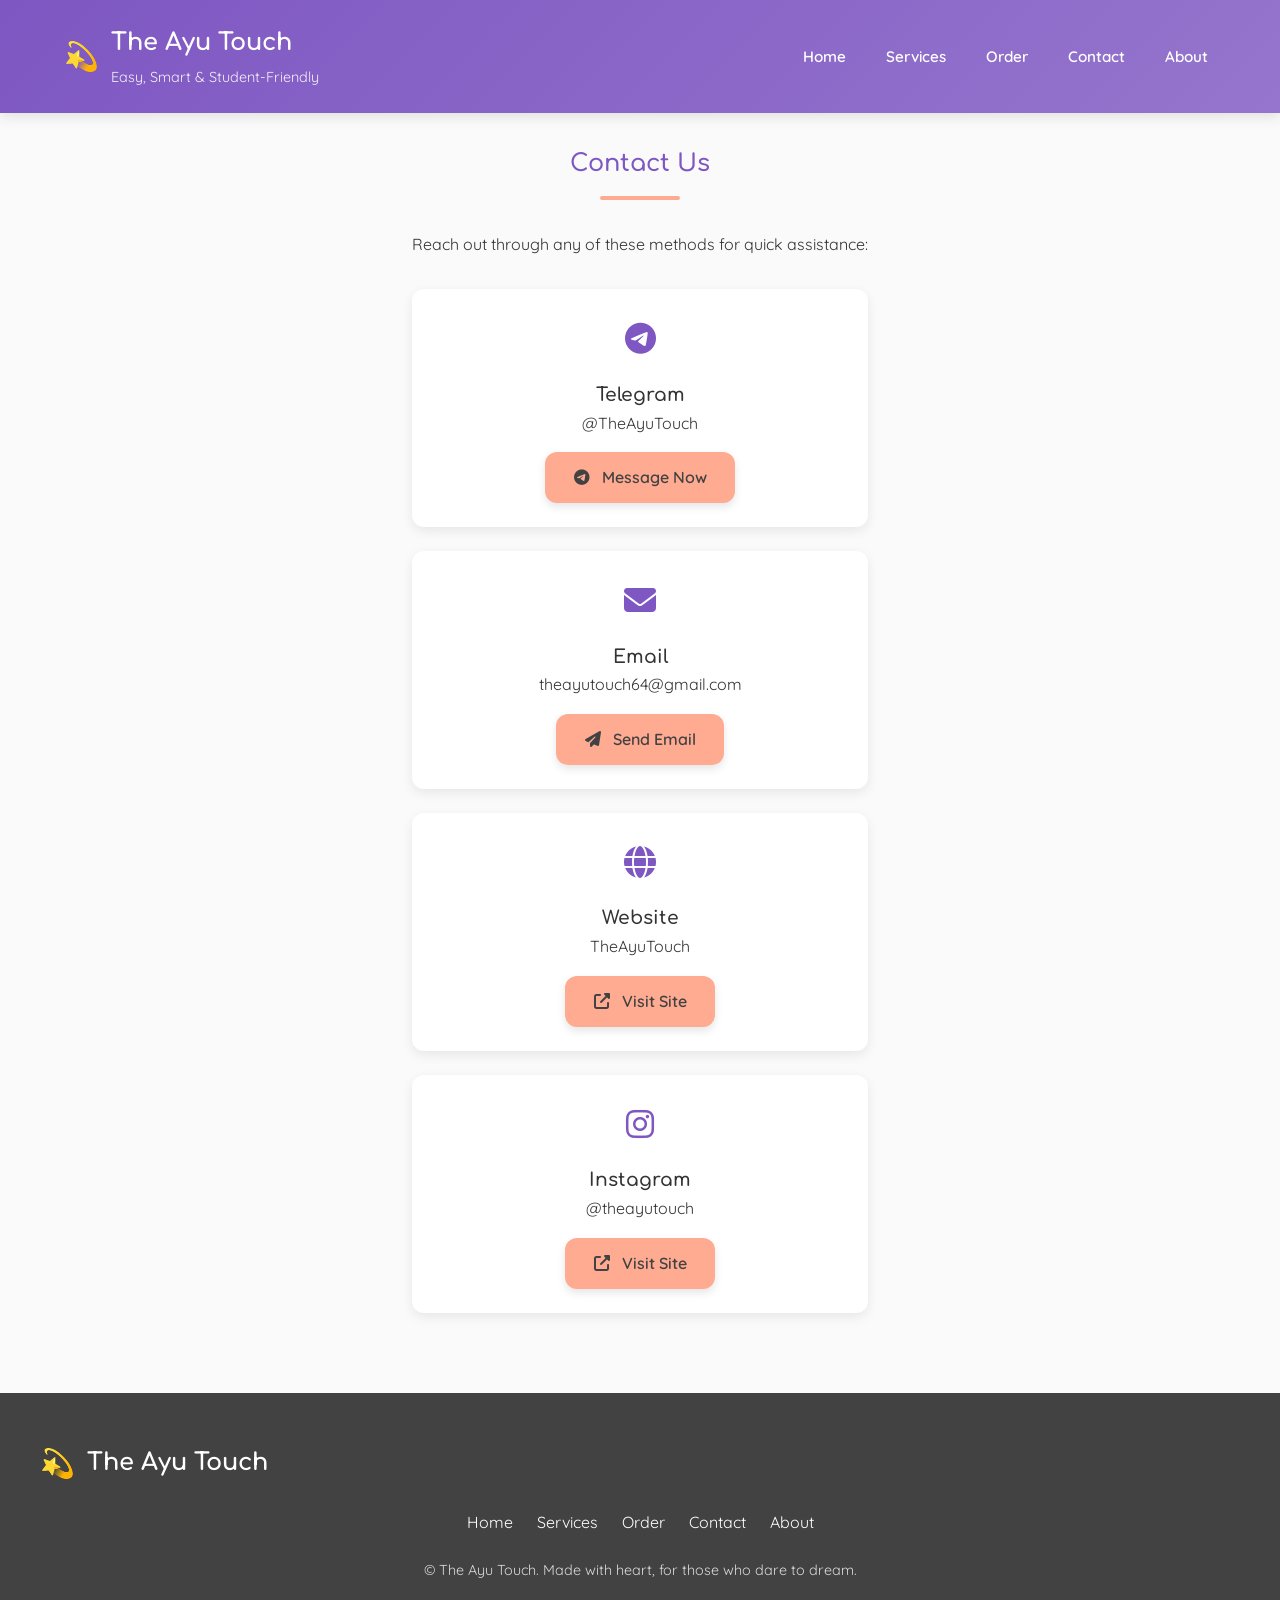
==== commit 64d26524: "Add files via upload" ====
--- a/contact.html
+++ b/contact.html
@@ -61,8 +61,17 @@
                 <div class="contact-card">
                     <div class="contact-icon"><i class="fas fa-globe"></i></div>
                     <h3>Website</h3>
-                    <p>https://ayutouch.github.io/TheAyuTouch/</p>
-                    <a href="#" class="btn mt-2">
+                    <p>TheAyuTouch</p>
+                    <a href="https://ayutouch.github.io/TheAyuTouch/index.html" class="btn mt-2">
+                        <i class="fas fa-external-link-alt"></i> Visit Site
+                    </a>
+                </div>
+
+                <div class="contact-card">
+                    <div class="contact-icon"><i class="fa-brands fa-instagram"></i></div>
+                    <h3>Instagram</h3>
+                    <p>@theayutouch</p>
+                    <a href="https://www.instagram.com/theayutouch" class="btn mt-2">
                         <i class="fas fa-external-link-alt"></i> Visit Site
                     </a>
                 </div>
@@ -112,4 +121,4 @@
     </script>
     <div class="scroll-indicator"></div>
 </body>
-</html>
+</html>
